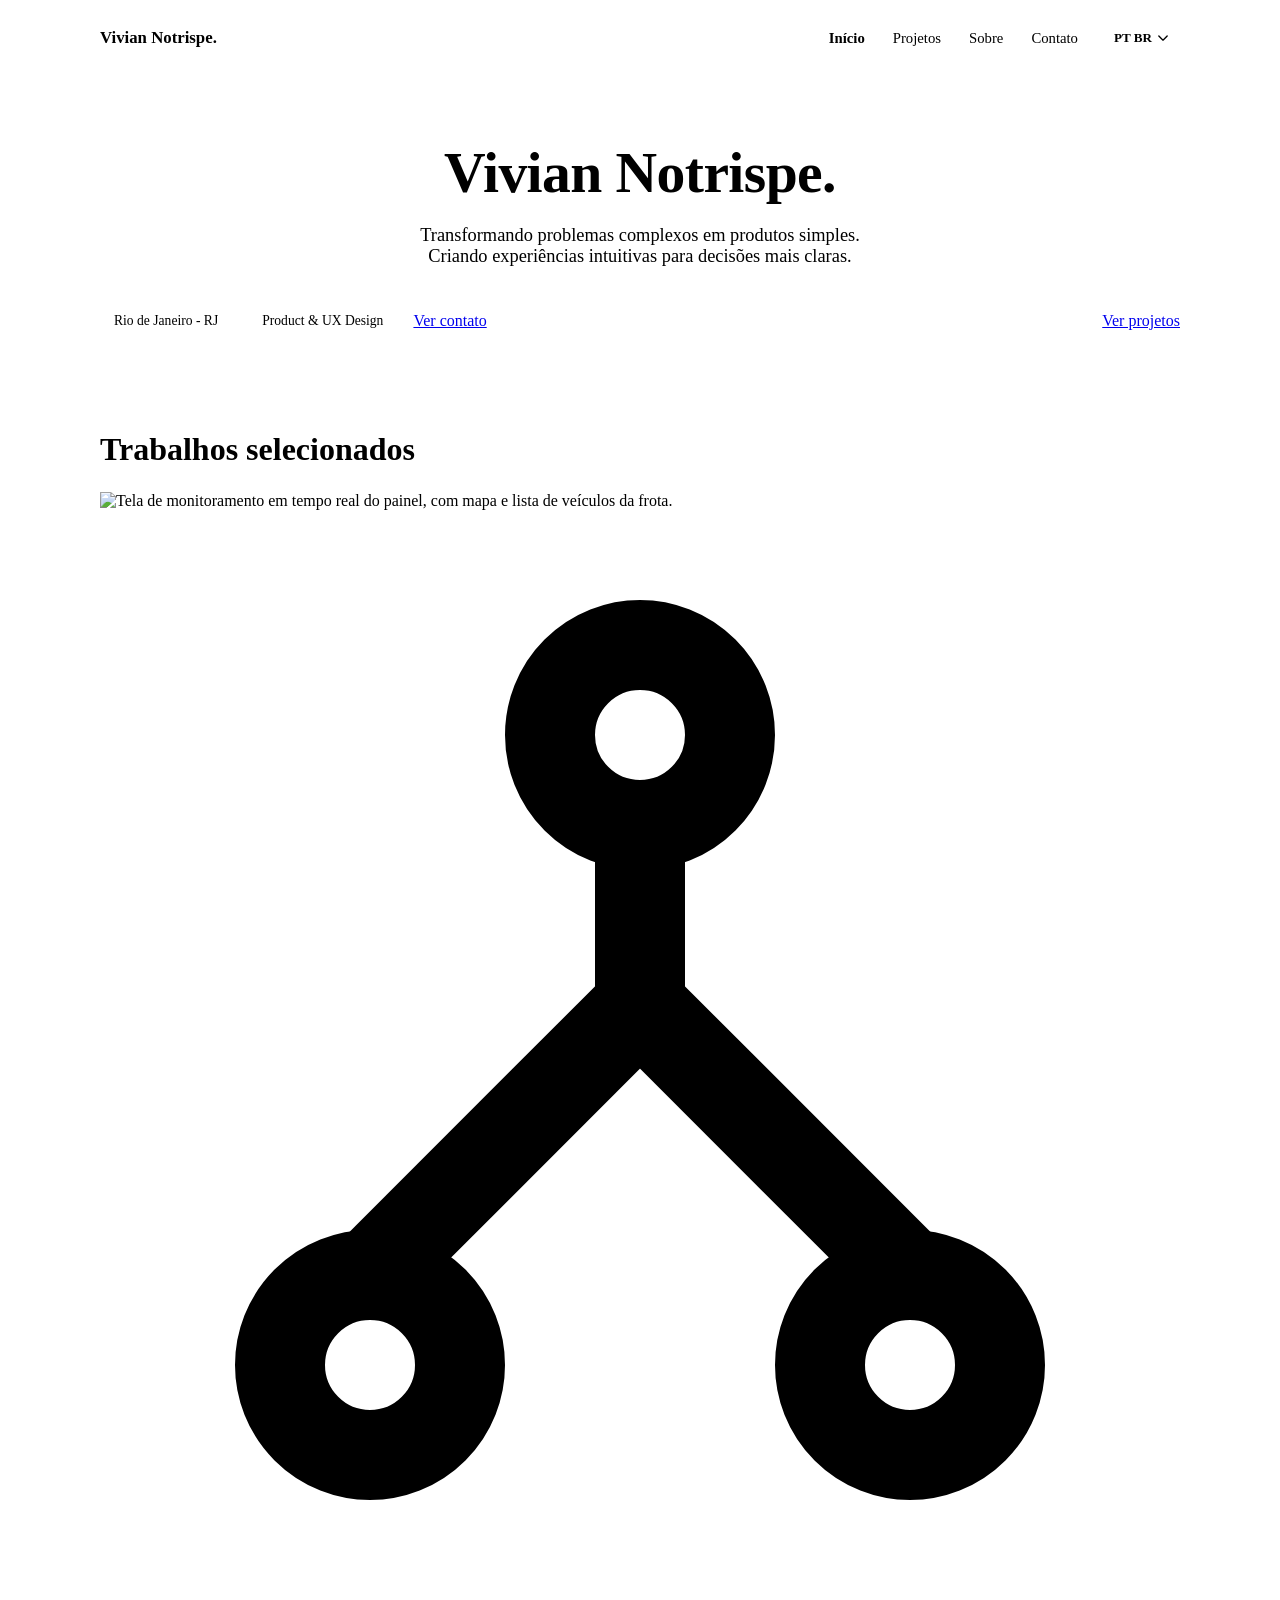
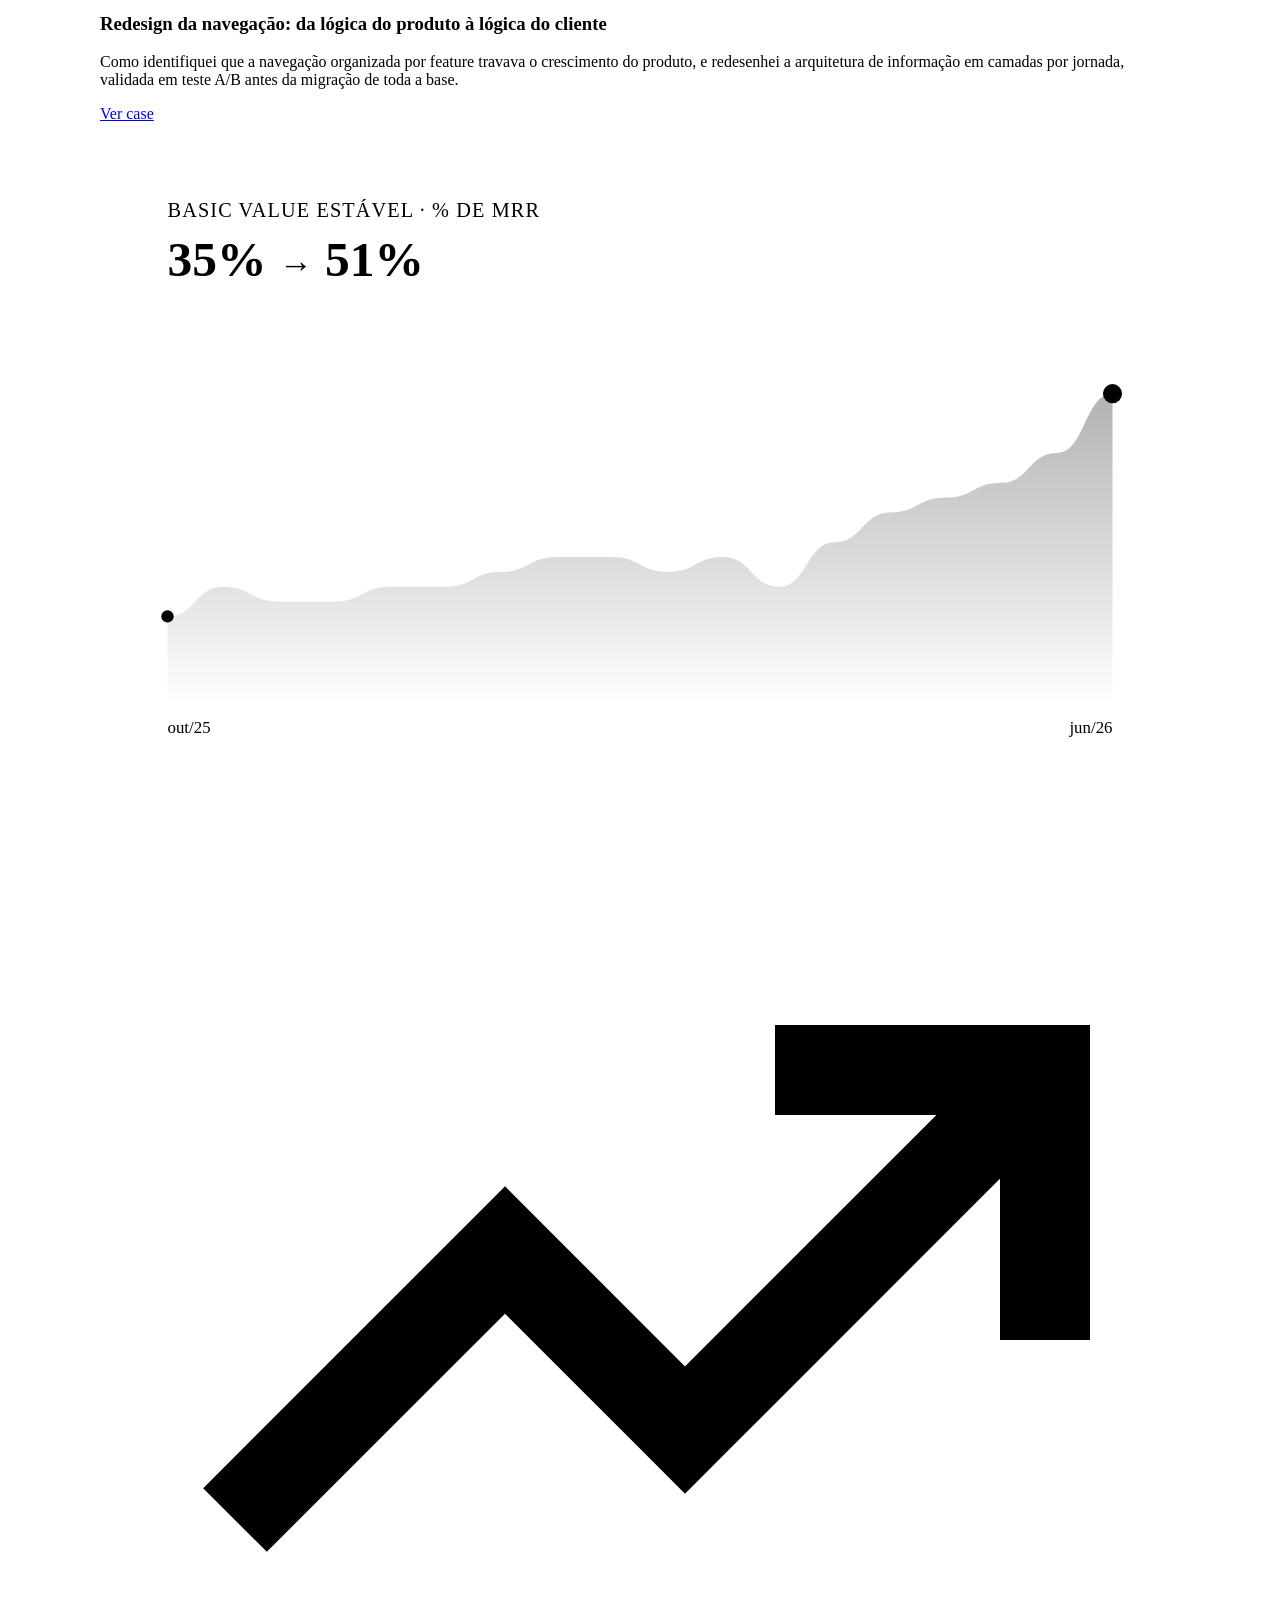
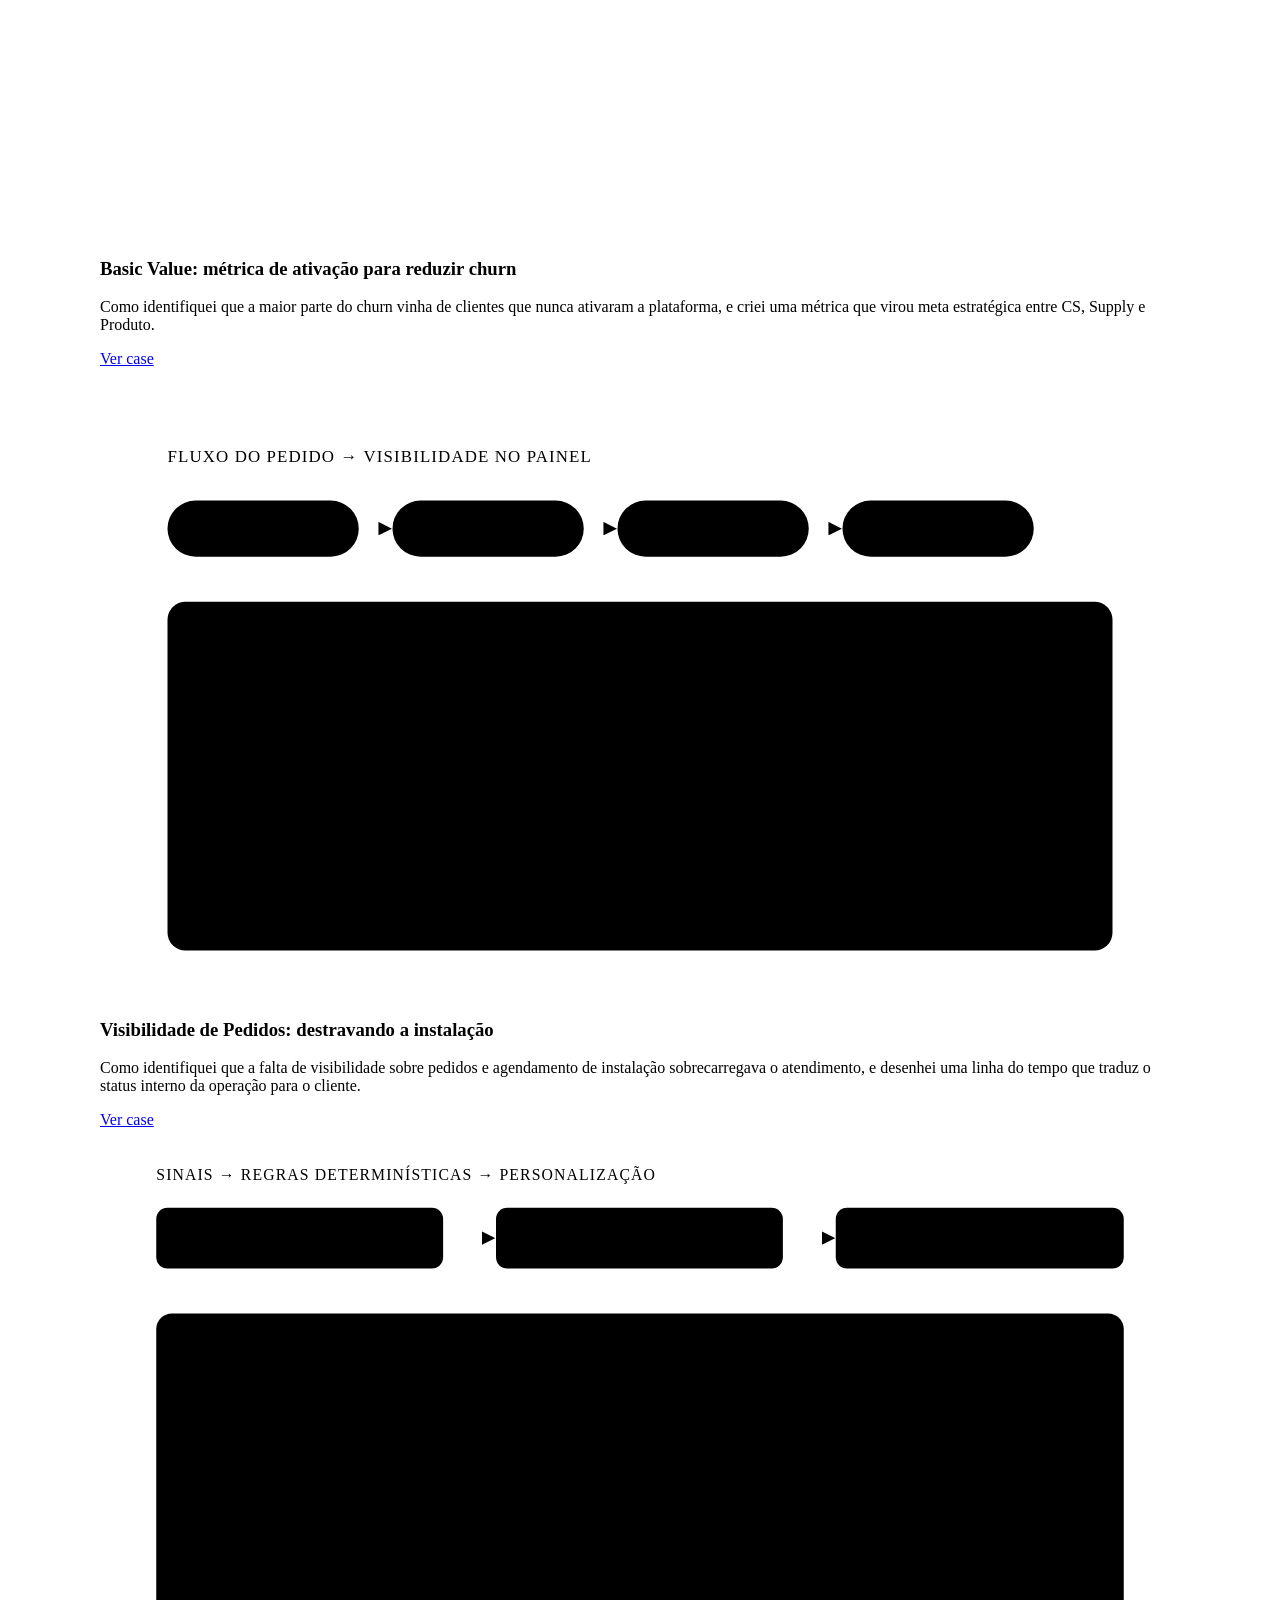
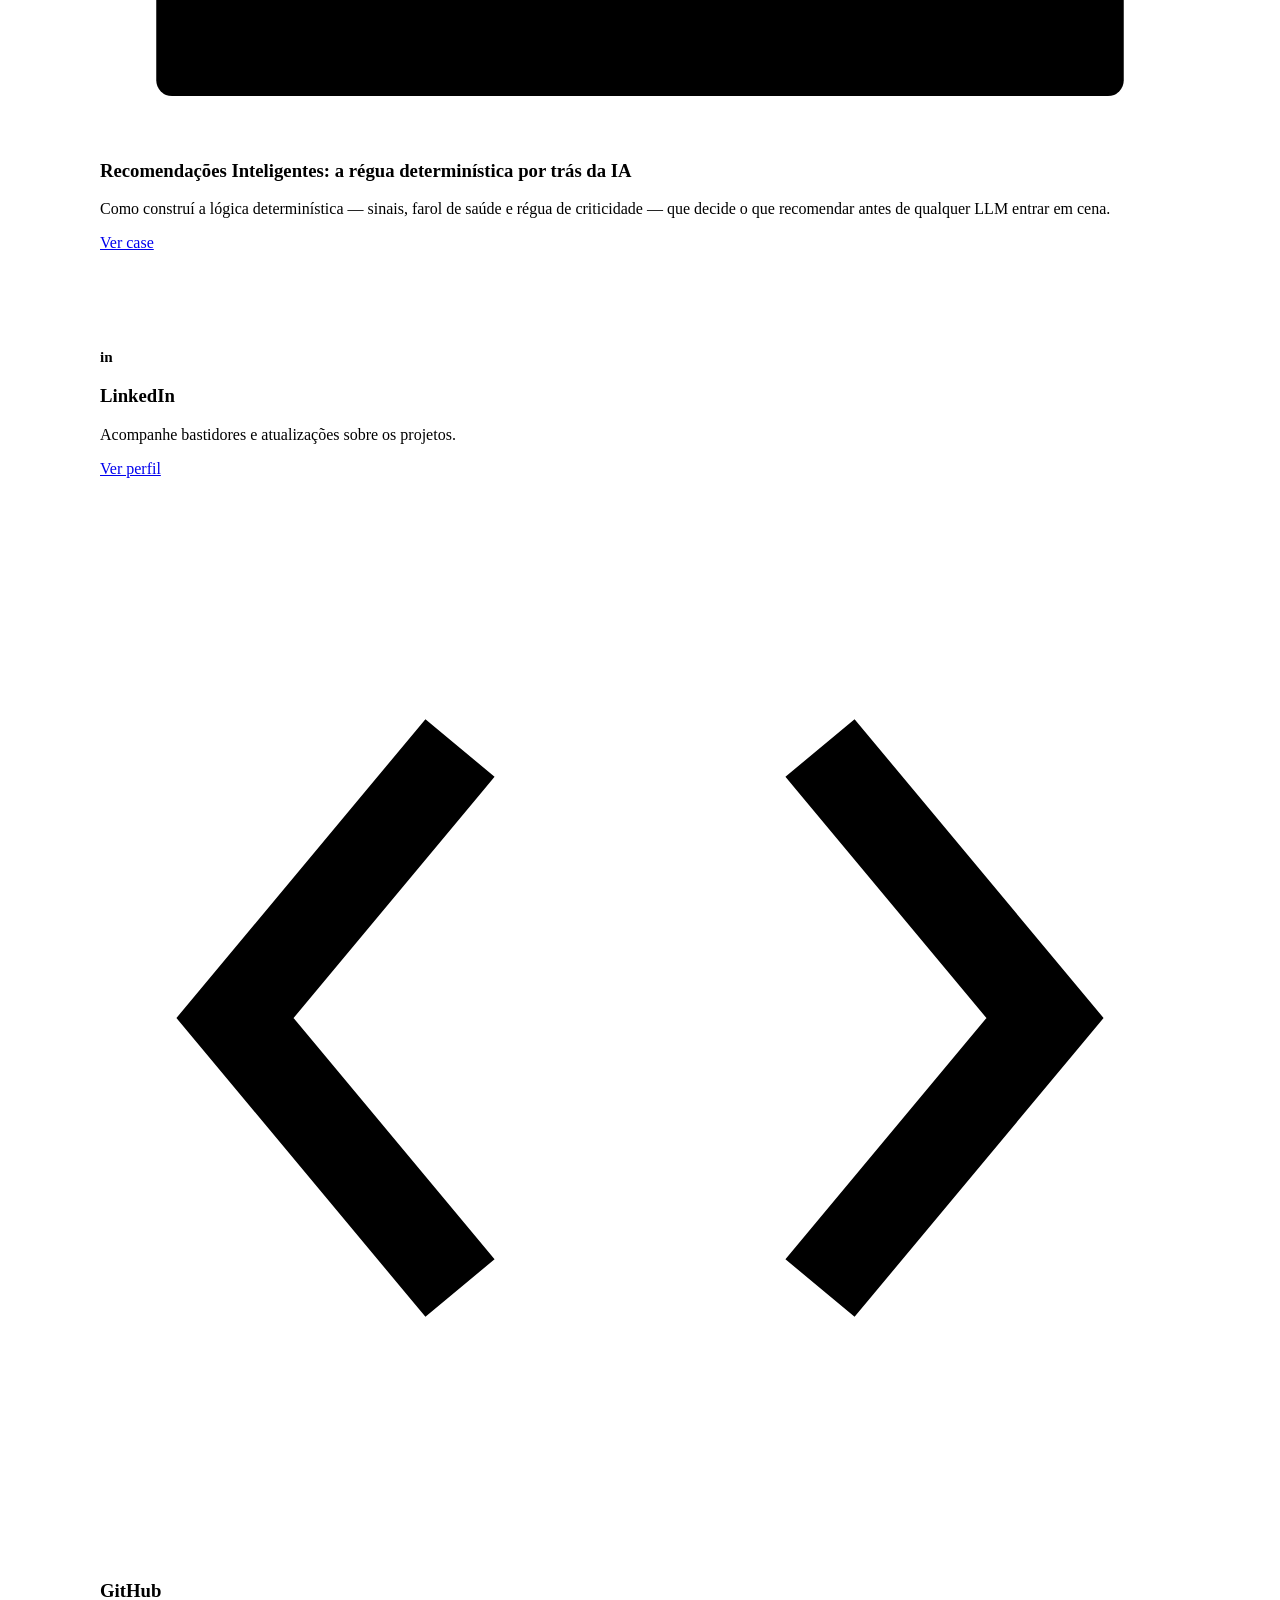
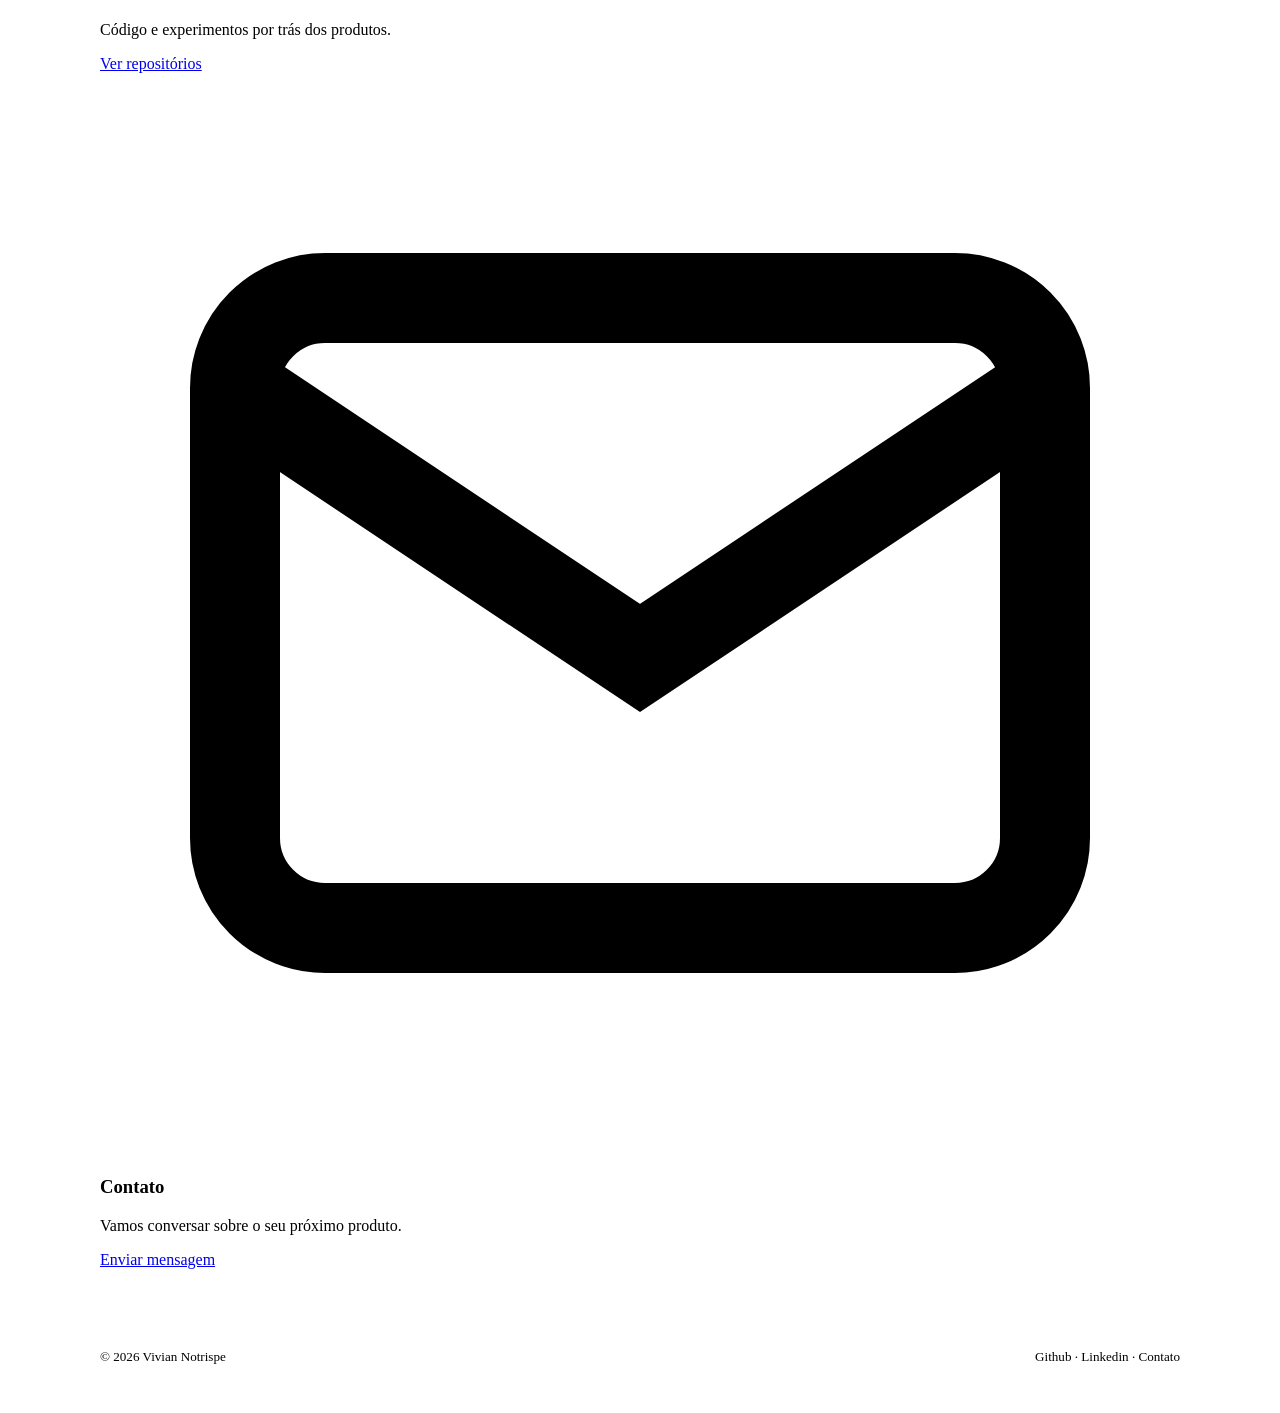
==== index.html @ 3e6a2d49 "Adiciona thumbnail de Open Graph para preview de link Adiciona a imagem og-thumb.png e as tags og:im" ====
<!doctype html>
<html lang="pt-BR">
<head>
  <meta charset="utf-8">
  <meta name="viewport" content="width=device-width, initial-scale=1">
  <title data-i18n="home.title">Vivian Notrispe — Design & Produto</title>
  <link rel="icon" type="image/png" href="assets/img/favicon.png">
  <meta name="description" content="Portfólio de design e produto de Vivian Notrispe." data-i18n-attr="content=home.metaDescription">
  <meta property="og:type" content="website">
  <meta property="og:url" content="https://portfolio-vivian-notrispe.vercel.app/">
  <meta property="og:title" content="Vivian Notrispe — Design & Produto">
  <meta property="og:description" content="Portfólio de design e produto de Vivian Notrispe.">
  <meta property="og:image" content="https://portfolio-vivian-notrispe.vercel.app/assets/img/og-thumb.png">
  <meta property="og:image:width" content="608">
  <meta property="og:image:height" content="476">
  <meta name="twitter:card" content="summary_large_image">
  <meta name="twitter:title" content="Vivian Notrispe — Design & Produto">
  <meta name="twitter:description" content="Portfólio de design e produto de Vivian Notrispe.">
  <meta name="twitter:image" content="https://portfolio-vivian-notrispe.vercel.app/assets/img/og-thumb.png">
  <link rel="preconnect" href="https://fonts.googleapis.com">
  <link href="https://fonts.googleapis.com/css2?family=Space+Grotesk:wght@500;600;700&family=Inter:wght@400;500;600&family=IBM+Plex+Mono:wght@400;500&display=swap" rel="stylesheet">
  <link rel="stylesheet" href="assets/css/design-system-tokens.css">
  <link rel="stylesheet" href="assets/css/design-system-components.css">
  <style>
    body { margin: 0; }

    .home-wrap { max-width: 1080px; margin: 0 auto; padding: 0 clamp(20px, 5vw, 56px); }

    .home-header {
      position: sticky;
      top: 0;
      z-index: 20;
      background: var(--ds-background);
    }
    .home-header .home-wrap {
      display: flex;
      align-items: center;
      justify-content: space-between;
      height: 76px;
    }
    .home-logo {
      font-family: var(--ds-font-display);
      font-weight: 700;
      font-size: 1.05rem;
      color: var(--ds-foreground);
      text-decoration: none;
    }
    .home-nav { display: flex; gap: 28px; list-style: none; margin: 0; padding: 0; }
    .home-nav a {
      font-family: var(--ds-font-body);
      font-size: 0.92rem;
      color: var(--ds-muted-foreground);
      text-decoration: none;
    }
    .home-nav a:hover { color: var(--ds-foreground); }
    .home-nav a[aria-current="page"] { color: var(--ds-primary); font-weight: 600; }

    .home-header nav { display: flex; align-items: center; gap: 24px; }

    .lang-switch { position: relative; }

    .lang-switch__trigger {
      display: flex;
      align-items: center;
      gap: 6px;
      font-family: var(--ds-font-body);
      font-size: 0.82rem;
      font-weight: 600;
      background: none;
      border: 1px solid var(--ds-border);
      border-radius: var(--ds-radius-full);
      padding: 5px 12px;
      color: var(--ds-muted-foreground);
      cursor: pointer;
      transition: border-color 0.15s ease, color 0.15s ease;
    }
    .lang-switch__trigger:hover,
    .lang-switch[data-open] .lang-switch__trigger { border-color: var(--ds-primary); color: var(--ds-primary); }

    .lang-switch__caret { flex-shrink: 0; }

    .lang-switch__menu {
      position: absolute;
      top: calc(100% + 6px);
      right: 0;
      min-width: 100%;
      background: var(--ds-card);
      border: 1px solid var(--ds-border);
      border-radius: var(--ds-radius);
      padding: 4px;
      margin: 0;
      list-style: none;
      box-shadow: 0 8px 24px rgba(0, 0, 0, 0.12);
      z-index: 30;
    }
    .lang-switch__menu[hidden] { display: none; }

    .lang-switch__option {
      display: block;
      width: 100%;
      text-align: left;
      font-family: var(--ds-font-body);
      font-size: 0.82rem;
      font-weight: 500;
      background: none;
      border: none;
      border-radius: var(--ds-radius-sm);
      padding: 7px 10px;
      color: var(--ds-muted-foreground);
      cursor: pointer;
      white-space: nowrap;
    }
    .lang-switch__option:hover { background: var(--ds-muted); color: var(--ds-foreground); }
    .lang-switch__option.is-active { color: var(--ds-primary); font-weight: 600; }

    .home-hero {
      padding: 64px 0 48px;
      text-align: center;
      border-bottom: 1px solid var(--ds-border);
    }
    .home-hero h1 {
      font-family: var(--ds-font-display);
      font-size: clamp(2.4rem, 6vw, 3.6rem);
      font-weight: 700;
      letter-spacing: -0.01em;
      margin: 0 0 20px;
    }
    .home-hero h1 .accent { color: var(--ds-primary); }
    .home-hero-sub {
      color: var(--ds-muted-foreground);
      font-size: clamp(1rem, 1.6vw, 1.15rem);
      max-width: 56ch;
      margin: 0 auto 40px;
    }
    .home-hero-row {
      display: flex;
      align-items: center;
      justify-content: space-between;
      flex-wrap: wrap;
      gap: 16px;
      text-align: left;
    }
    .home-hero-meta { display: flex; align-items: center; gap: 16px; flex-wrap: wrap; }
    .home-hero-meta .ds-tag {
      text-transform: none;
      letter-spacing: normal;
      font-family: var(--ds-font-body);
      font-size: 0.85rem;
      padding: 6px 14px;
    }

    .home-section { padding: 48px 0; }
    .home-section + .home-section { border-top: 1px solid var(--ds-border); }
    .home-section h2 {
      font-family: var(--ds-font-display);
      font-size: clamp(1.5rem, 3vw, 2rem);
      font-weight: 600;
      margin: 0 0 24px;
    }

    .home-featured { margin-bottom: 20px; }

    .home-footer {
      border-top: 1px solid var(--ds-border);
      padding: 32px 0 48px;
    }
    .home-footer .home-wrap {
      display: flex;
      flex-wrap: wrap;
      gap: 12px;
      justify-content: space-between;
      align-items: baseline;
      font-family: var(--ds-font-mono);
      font-size: 0.82rem;
      color: var(--ds-muted-foreground);
    }
    .home-footer a { color: inherit; text-decoration: none; }
    .home-footer a:hover { color: var(--ds-foreground); }

    .icon-badge-text {
      font-family: var(--ds-font-display);
      font-weight: 700;
      font-size: 0.95rem;
    }

    @media (max-width: 640px) {
      .home-hero-row { justify-content: center; text-align: center; }
    }
  </style>
</head>
<body class="ds-page">

  <header class="home-header">
    <div class="home-wrap">
      <a class="home-logo" href="index.html">Vivian Notrispe.</a>
      <nav>
        <ul class="home-nav">
          <li><a href="index.html" aria-current="page" data-i18n="nav.home">Início</a></li>
          <li><a href="projetos/index.html" data-i18n="nav.projects">Projetos</a></li>
          <li><a href="sobre.html" data-i18n="nav.about">Sobre</a></li>
          <li><a href="contato.html" data-i18n="nav.contact">Contato</a></li>
        </ul>
        <div class="lang-switch" data-lang-switch>
          <button type="button" class="lang-switch__trigger" data-lang-trigger aria-haspopup="listbox" aria-expanded="false">
            <span data-lang-current>PT BR</span>
            <svg class="lang-switch__caret" viewBox="0 0 12 8" width="10" height="7" aria-hidden="true"><path d="M1 1l5 5 5-5" fill="none" stroke="currentColor" stroke-width="1.6" stroke-linecap="round" stroke-linejoin="round"/></svg>
          </button>
          <ul class="lang-switch__menu" data-lang-menu role="listbox" hidden>
            <li><button type="button" class="lang-switch__option" data-lang-option="pt" role="option">PT BR</button></li>
            <li><button type="button" class="lang-switch__option" data-lang-option="en" role="option">EN US</button></li>
          </ul>
        </div>
      </nav>
    </div>
  </header>

  <main>
    <section class="home-hero">
      <div class="home-wrap">
        <h1>Vivian <span class="accent">Notrispe.</span></h1>
        <p class="home-hero-sub" data-i18n-html="home.heroSub">
          Transformando problemas complexos em produtos simples.<br>
          Criando experiências intuitivas para decisões mais claras.
        </p>
        <div class="home-hero-row">
          <div class="home-hero-meta">
            <span class="ds-tag" data-i18n="home.location">Rio de Janeiro - RJ</span>
            <span class="ds-tag" data-i18n="home.focus">Product &amp; UX Design</span>
            <a href="contato.html" class="ds-btn ds-btn--ghost ds-btn--sm" data-i18n="home.viewContact">Ver contato</a>
          </div>
          <a href="projetos/index.html" class="ds-btn ds-btn--accent" data-i18n="home.viewProjects">Ver projetos</a>
        </div>
      </div>
    </section>

    <section class="home-section">
      <div class="home-wrap">
        <h2 data-i18n="home.selectedWork">Trabalhos selecionados</h2>

        <div class="ds-card ds-card--media-split home-featured">
          <div class="ds-card__image" data-cover="projetos/arquitetura-navegacao.html"><img src="assets/img/ilustracao-placeholder-card.png" alt=""></div>
          <div class="ds-card__body">
            <div class="ds-card__icon ds-card__icon--accent">
              <svg class="ds-icon" viewBox="0 0 24 24" fill="none" stroke="currentColor" stroke-width="2" stroke-linecap="round" stroke-linejoin="round"><circle cx="12" cy="5" r="2"/><circle cx="6" cy="19" r="2"/><circle cx="18" cy="19" r="2"/><path d="M12 7v4M12 11L6 17M12 11l6 6"/></svg>
            </div>
            <h3 class="ds-card__title" data-i18n="home.cardArquiteturaTitle">Redesign da navegação: da lógica do produto à lógica do cliente</h3>
            <p class="ds-card__desc" data-i18n="home.cardArquiteturaDesc">Como identifiquei que a navegação organizada por feature travava o crescimento do produto, e redesenhei a arquitetura de informação em camadas por jornada, validada em teste A/B antes da migração de toda a base.</p>
            <div class="ds-card__footer">
              <a href="projetos/arquitetura-navegacao.html" class="ds-btn ds-btn--accent ds-btn--sm" data-i18n="common.viewCase">Ver case</a>
            </div>
          </div>
        </div>

        <div class="ds-card ds-card--media-split home-featured">
          <div class="ds-card__image" data-cover="projetos/basic-value.html"><img src="assets/img/ilustracao-placeholder-card.png" alt=""></div>
          <div class="ds-card__body">
            <div class="ds-card__icon ds-card__icon--accent">
              <svg class="ds-icon" viewBox="0 0 24 24" fill="none" stroke="currentColor" stroke-width="2"><path d="M3 17l6-6 4 4 8-8"/><path d="M15 7h6v6"/></svg>
            </div>
            <h3 class="ds-card__title" data-i18n="home.cardBasicValueTitle">Basic Value: métrica de ativação para reduzir churn</h3>
            <p class="ds-card__desc" data-i18n="home.cardBasicValueDesc">Como identifiquei que a maior parte do churn vinha de clientes que nunca ativaram a plataforma, e criei uma métrica que virou meta estratégica entre CS, Supply e Produto.</p>
            <div class="ds-card__footer">
              <a href="projetos/basic-value.html" class="ds-btn ds-btn--accent ds-btn--sm" data-i18n="common.viewCase">Ver case</a>
            </div>
          </div>
        </div>

        <div class="ds-card-grid">
          <div class="ds-card ds-card--media">
            <div class="ds-card__image" data-cover="projetos/visibilidade-pedidos.html"><img src="assets/img/ilustracao-placeholder-card.png" alt=""></div>
            <div class="ds-card__body">
              <h3 class="ds-card__title" data-i18n="home.cardPedidosTitle">Visibilidade de Pedidos: destravando a instalação</h3>
              <p class="ds-card__desc" data-i18n="home.cardPedidosDesc">Como identifiquei que a falta de visibilidade sobre pedidos e agendamento de instalação sobrecarregava o atendimento, e desenhei uma linha do tempo que traduz o status interno da operação para o cliente.</p>
              <div class="ds-card__footer">
                <a href="projetos/visibilidade-pedidos.html" class="ds-btn ds-btn--accent ds-btn--sm" data-i18n="common.viewCase">Ver case</a>
              </div>
            </div>
          </div>
          <div class="ds-card ds-card--media">
            <div class="ds-card__image" data-cover="projetos/recomendacoes-inteligentes.html"><img src="assets/img/ilustracao-placeholder-card.png" alt=""></div>
            <div class="ds-card__body">
              <h3 class="ds-card__title" data-i18n="home.cardRecomendacoesTitle">Recomendações Inteligentes: a régua determinística por trás da IA</h3>
              <p class="ds-card__desc" data-i18n="home.cardRecomendacoesDesc">Como construí a lógica determinística — sinais, farol de saúde e régua de criticidade — que decide o que recomendar antes de qualquer LLM entrar em cena.</p>
              <div class="ds-card__footer">
                <a href="projetos/recomendacoes-inteligentes.html" class="ds-btn ds-btn--accent ds-btn--sm" data-i18n="common.viewCase">Ver case</a>
              </div>
            </div>
          </div>
        </div>
      </div>
    </section>

    <section class="home-section">
      <div class="home-wrap">
        <div class="ds-card-grid">
          <div class="ds-card ds-card--feature">
            <div class="ds-card__icon">
              <span class="icon-badge-text">in</span>
            </div>
            <h3 class="ds-card__title" data-i18n="home.linkedinTitle">LinkedIn</h3>
            <p class="ds-card__desc" data-i18n="home.linkedinDesc">Acompanhe bastidores e atualizações sobre os projetos.</p>
            <div class="ds-card__footer">
              <a href="https://www.linkedin.com/in/viviannotrispe/" target="_blank" rel="noopener" class="ds-btn ds-btn--rose ds-btn--sm" data-i18n="home.linkedinCta">Ver perfil</a>
            </div>
          </div>
          <div class="ds-card ds-card--feature-accent">
            <div class="ds-card__icon ds-card__icon--accent">
              <svg class="ds-icon" viewBox="0 0 24 24" fill="none" stroke="currentColor" stroke-width="2"><path d="M8 6l-5 6 5 6M16 6l5 6-5 6"/></svg>
            </div>
            <h3 class="ds-card__title" data-i18n="home.githubTitle">GitHub</h3>
            <p class="ds-card__desc" data-i18n="home.githubDesc">Código e experimentos por trás dos produtos.</p>
            <div class="ds-card__footer">
              <a href="https://github.com/viviannotrispe-lgtm" target="_blank" rel="noopener" class="ds-btn ds-btn--secondary ds-btn--sm" data-i18n="home.githubCta">Ver repositórios</a>
            </div>
          </div>
          <div class="ds-card">
            <div class="ds-card__icon ds-card__icon--accent">
              <svg class="ds-icon" viewBox="0 0 24 24" fill="none" stroke="currentColor" stroke-width="2"><rect x="3" y="5" width="18" height="14" rx="2"/><path d="M3 7l9 6 9-6"/></svg>
            </div>
            <h3 class="ds-card__title" data-i18n="home.contactCardTitle">Contato</h3>
            <p class="ds-card__desc" data-i18n="home.contactCardDesc">Vamos conversar sobre o seu próximo produto.</p>
            <div class="ds-card__footer">
              <a href="contato.html" class="ds-btn ds-btn--accent ds-btn--sm" data-i18n="home.contactCardCta">Enviar mensagem</a>
            </div>
          </div>
        </div>
      </div>
    </section>
  </main>

  <footer class="home-footer">
    <div class="home-wrap">
      <span data-i18n="common.copyright">© 2026 Vivian Notrispe</span>
      <span>
        <a href="https://github.com/viviannotrispe-lgtm" target="_blank" rel="noopener">Github</a> ·
        <a href="https://www.linkedin.com/in/viviannotrispe/" target="_blank" rel="noopener">Linkedin</a> ·
        <a href="contato.html" data-i18n="nav.contact">Contato</a>
      </span>
    </div>
  </footer>

  <script src="assets/js/i18n.js"></script>
  <script>
    // Busca a ilustração de capa (.case-cover) direto da página de cada
    // projeto, em vez de duplicar a imagem como asset separado — assim a
    // home reflete automaticamente qualquer atualização feita no case.
    document.querySelectorAll('[data-cover]').forEach(async (el) => {
      try {
        const res = await fetch(el.dataset.cover);
        if (!res.ok) throw new Error(`HTTP ${res.status}`);
        const html = await res.text();
        const doc = new DOMParser().parseFromString(html, 'text/html');
        const cover = doc.querySelector('.case-cover');
        if (cover) el.innerHTML = cover.innerHTML;
      } catch (err) {
        console.error(`Não foi possível carregar a capa de ${el.dataset.cover}:`, err);
      }
    });
  </script>
  <script defer src="/_vercel/insights/script.js"></script>
</body>
</html>
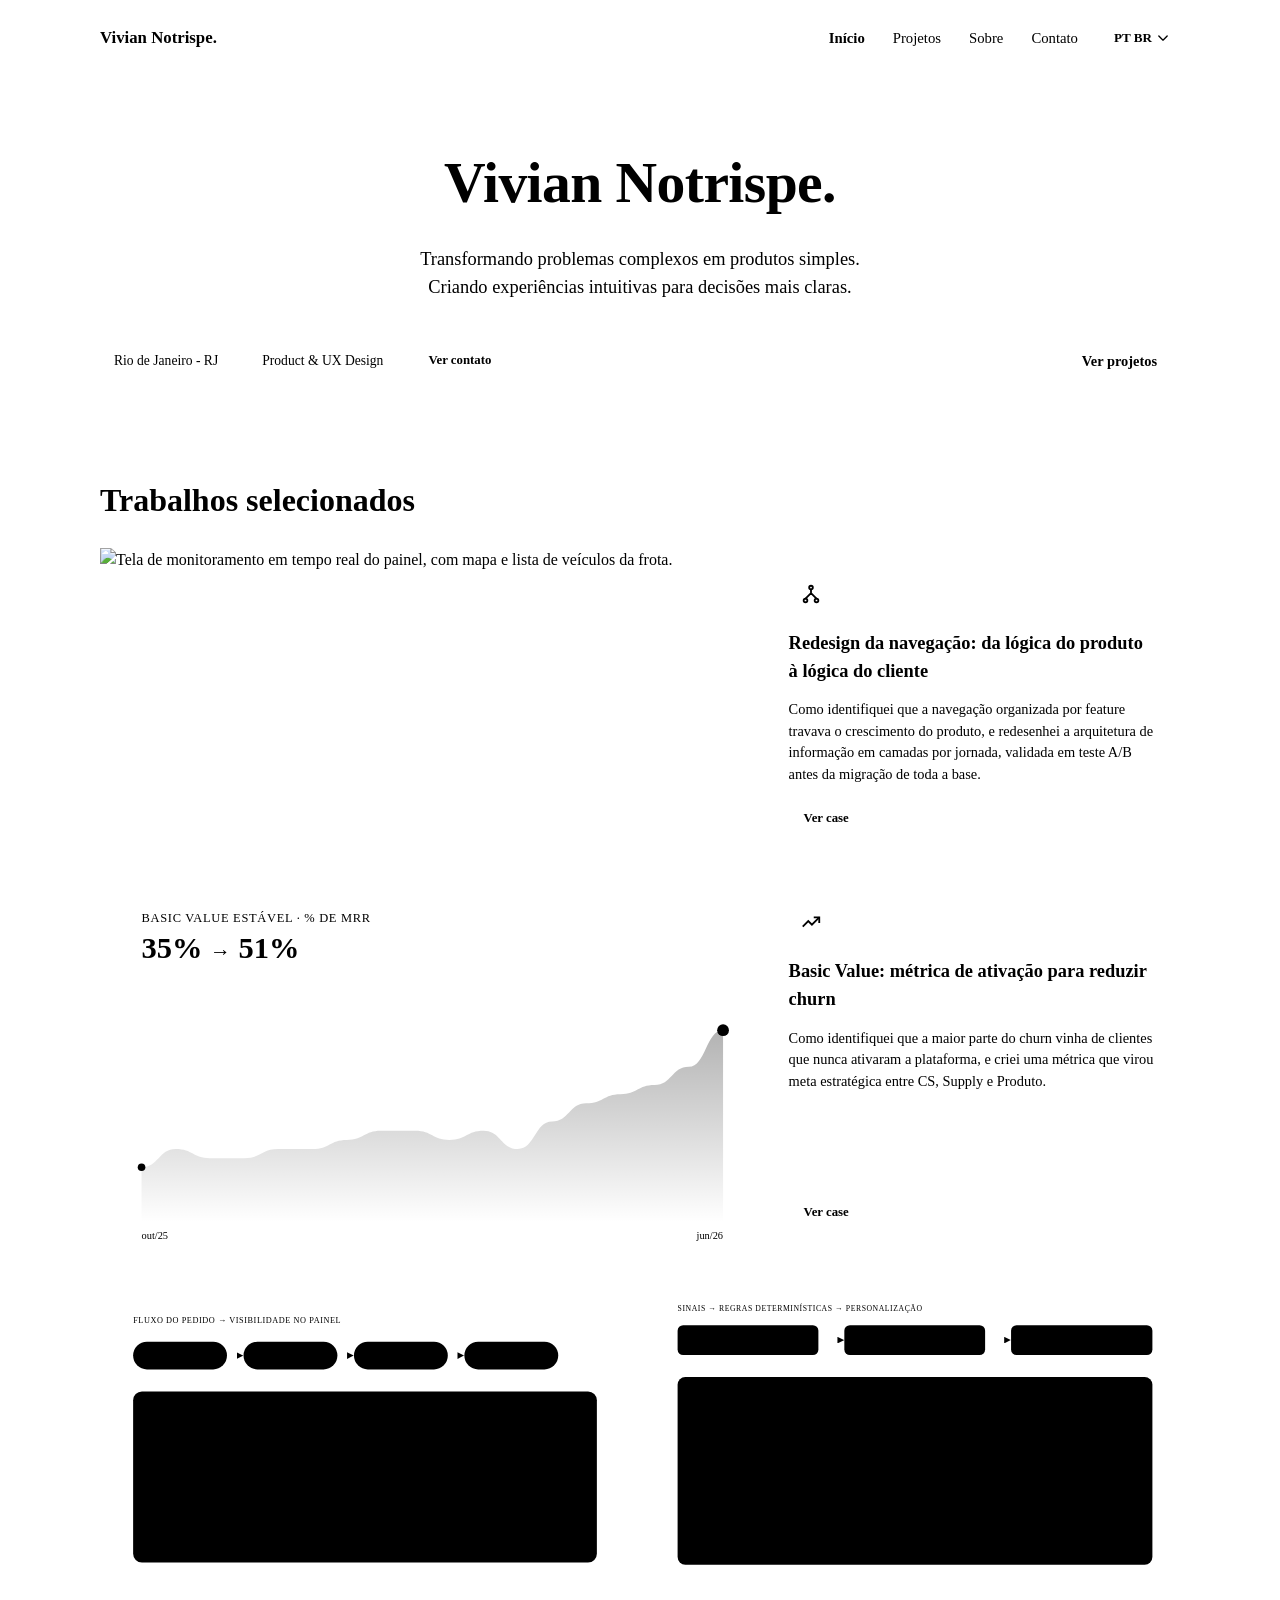
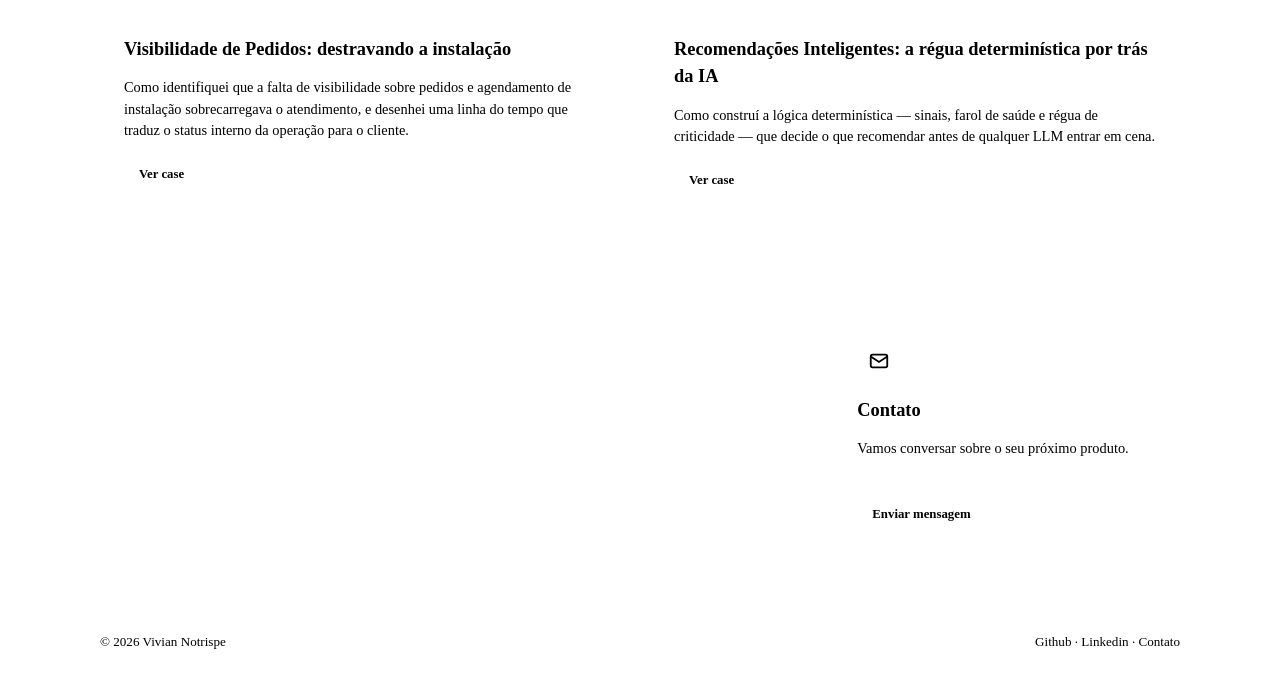
==== commit 65f5cdcb: "Adiciona download de currículo em Sobre, corrige coluna dupla e padding dos ícones da home - Sobre: " ====
--- a/index.html
+++ b/index.html
@@ -7,16 +7,16 @@
   <link rel="icon" type="image/png" href="assets/img/favicon.png">
   <meta name="description" content="Portfólio de design e produto de Vivian Notrispe." data-i18n-attr="content=home.metaDescription">
   <meta property="og:type" content="website">
-  <meta property="og:url" content="https://portfolio-vivian-notrispe.vercel.app/">
+  <meta property="og:url" content="https://portifolio-vivian-notrispe.vercel.app/">
   <meta property="og:title" content="Vivian Notrispe — Design & Produto">
   <meta property="og:description" content="Portfólio de design e produto de Vivian Notrispe.">
-  <meta property="og:image" content="https://portfolio-vivian-notrispe.vercel.app/assets/img/og-thumb.png">
-  <meta property="og:image:width" content="608">
-  <meta property="og:image:height" content="476">
+  <meta property="og:image" content="https://portifolio-vivian-notrispe.vercel.app/assets/img/og-thumb-v5.png">
+  <meta property="og:image:width" content="757">
+  <meta property="og:image:height" content="397">
   <meta name="twitter:card" content="summary_large_image">
   <meta name="twitter:title" content="Vivian Notrispe — Design & Produto">
   <meta name="twitter:description" content="Portfólio de design e produto de Vivian Notrispe.">
-  <meta name="twitter:image" content="https://portfolio-vivian-notrispe.vercel.app/assets/img/og-thumb.png">
+  <meta name="twitter:image" content="https://portifolio-vivian-notrispe.vercel.app/assets/img/og-thumb-v5.png">
   <link rel="preconnect" href="https://fonts.googleapis.com">
   <link href="https://fonts.googleapis.com/css2?family=Space+Grotesk:wght@500;600;700&family=Inter:wght@400;500;600&family=IBM+Plex+Mono:wght@400;500&display=swap" rel="stylesheet">
   <link rel="stylesheet" href="assets/css/design-system-tokens.css">
@@ -180,7 +180,8 @@
     .icon-badge-text {
       font-family: var(--ds-font-display);
       font-weight: 700;
-      font-size: 0.95rem;
+      font-size: 1.3rem;
+      line-height: 1;
     }
 
     @media (max-width: 640px) {
--- a/assets/css/design-system-components.css
+++ b/assets/css/design-system-components.css
@@ -0,0 +1,429 @@
+/* ============================================
+   DESIGN SYSTEM — COMPONENTES (v2, exploração)
+   Depende de design-system-tokens.css
+   ============================================ */
+
+.ds-page {
+  background: var(--ds-background);
+  color: var(--ds-foreground);
+  font-family: var(--ds-font-body);
+  line-height: 1.5;
+}
+
+.ds-wrap {
+  max-width: 1080px;
+  margin: 0 auto;
+  padding: 0 clamp(20px, 5vw, 56px);
+}
+
+.ds-section {
+  padding: 56px 0;
+  border-bottom: 1px solid var(--ds-border);
+}
+
+.ds-section h2 {
+  font-family: var(--ds-font-display);
+  font-size: 1.6rem;
+  font-weight: 600;
+  margin: 0 0 8px;
+}
+
+.ds-section .ds-section-sub {
+  color: var(--ds-muted-foreground);
+  font-size: 0.95rem;
+  margin: 0 0 32px;
+  max-width: 60ch;
+}
+
+.ds-row {
+  display: flex;
+  flex-wrap: wrap;
+  gap: 12px;
+  align-items: center;
+}
+
+/* ============================================
+   CORES — swatches
+   ============================================ */
+.ds-swatch-grid {
+  display: grid;
+  grid-template-columns: repeat(auto-fill, minmax(120px, 1fr));
+  gap: 12px;
+}
+
+.ds-swatch {
+  border-radius: var(--ds-radius-sm);
+  overflow: hidden;
+  border: 1px solid var(--ds-border);
+}
+
+.ds-swatch-color {
+  height: 64px;
+}
+
+.ds-swatch-label {
+  font-family: var(--ds-font-mono);
+  font-size: 0.72rem;
+  padding: 8px 10px;
+  background: var(--ds-card);
+  display: flex;
+  justify-content: space-between;
+  gap: 6px;
+}
+
+.ds-swatch-label span:last-child { color: var(--ds-muted-foreground); }
+
+/* ============================================
+   BOTÕES
+   ============================================ */
+.ds-btn {
+  display: inline-flex;
+  align-items: center;
+  justify-content: center;
+  gap: 8px;
+  font-family: var(--ds-font-body);
+  font-weight: 600;
+  font-size: 0.9rem;
+  line-height: 1;
+  border: 1px solid transparent;
+  border-radius: var(--ds-radius-full);
+  padding: 11px 22px;
+  cursor: pointer;
+  transition: background 0.15s ease, border-color 0.15s ease, color 0.15s ease, transform 0.1s ease;
+  text-decoration: none;
+}
+
+.ds-btn:active { transform: translateY(1px); }
+
+.ds-btn:focus-visible {
+  outline: 2px solid var(--ds-ring);
+  outline-offset: 2px;
+}
+
+.ds-btn--sm { padding: 7px 14px; font-size: 0.8rem; }
+.ds-btn--lg { padding: 14px 28px; font-size: 1rem; }
+
+.ds-btn--primary {
+  background: var(--ds-primary);
+  color: var(--ds-primary-foreground);
+}
+.ds-btn--primary:hover { background: var(--ds-primary-hover); }
+
+.ds-btn--secondary {
+  background: var(--ds-btn-secondary-bg);
+  color: var(--ds-btn-secondary-fg);
+  border-color: var(--ds-btn-secondary-border);
+}
+.ds-btn--secondary:hover { background: var(--ds-btn-secondary-bg-hover); }
+
+.ds-btn--rose {
+  background: var(--ds-btn-rose-bg);
+  color: var(--ds-btn-rose-fg);
+  border-color: var(--ds-btn-rose-border);
+}
+.ds-btn--rose:hover { background: var(--ds-btn-rose-bg-hover); }
+
+.ds-btn--accent {
+  background: var(--ds-accent);
+  color: var(--ds-accent-foreground);
+}
+.ds-btn--accent:hover { background: var(--ds-accent-700); }
+
+.ds-btn--outline {
+  background: transparent;
+  border-color: var(--ds-border);
+  color: var(--ds-foreground);
+}
+.ds-btn--outline:hover { background: var(--ds-muted); border-color: var(--ds-gray-300); }
+
+.ds-btn--ghost {
+  background: transparent;
+  color: var(--ds-accent-600);
+}
+.ds-btn--ghost:hover { background: var(--ds-accent-50); }
+
+.ds-btn:disabled,
+.ds-btn[aria-disabled="true"] {
+  background: var(--ds-gray-200);
+  color: var(--ds-gray-400);
+  border-color: var(--ds-gray-200);
+  cursor: not-allowed;
+  pointer-events: none;
+}
+
+/* ============================================
+   TAG / BADGE
+   ============================================ */
+.ds-tag {
+  display: inline-flex;
+  align-items: center;
+  font-family: var(--ds-font-mono);
+  font-size: 0.7rem;
+  text-transform: uppercase;
+  letter-spacing: 0.02em;
+  background: var(--ds-secondary);
+  color: var(--ds-secondary-foreground);
+  border-radius: var(--ds-radius-full);
+  padding: 4px 10px;
+}
+
+/* Mantida por compatibilidade de markup — mesmo estilo neutro do .ds-tag,
+   pra não pesar o DS com mais uma cor. */
+.ds-tag--accent {
+  background: var(--ds-secondary);
+  color: var(--ds-secondary-foreground);
+}
+
+/* ============================================
+   CARDS (uso na home)
+   ============================================ */
+.ds-card-grid {
+  display: grid;
+  grid-template-columns: repeat(auto-fit, minmax(240px, 1fr));
+  gap: 20px;
+}
+
+.ds-card {
+  background: var(--ds-card);
+  color: var(--ds-card-foreground);
+  border: 1px solid var(--ds-border);
+  border-radius: var(--ds-radius);
+  box-shadow: var(--ds-shadow-sm);
+  padding: 24px;
+  display: flex;
+  flex-direction: column;
+  gap: 14px;
+  transition: box-shadow 0.2s ease, transform 0.2s ease;
+}
+
+.ds-card:hover {
+  box-shadow: var(--ds-shadow);
+  transform: translateY(-2px);
+}
+
+.ds-card__icon {
+  width: 44px;
+  height: 44px;
+  border-radius: var(--ds-radius-sm);
+  background: var(--ds-brand-100);
+  color: var(--ds-brand-600);
+  display: flex;
+  align-items: center;
+  justify-content: center;
+  flex-shrink: 0;
+}
+
+.ds-card__icon--accent { background: var(--ds-accent-100); color: var(--ds-accent-700); }
+
+.ds-card__icon svg { width: 22px; height: 22px; flex-shrink: 0; }
+
+.ds-card__title {
+  font-family: var(--ds-font-display);
+  font-size: 1.15rem;
+  font-weight: 600;
+  margin: 0;
+}
+
+.ds-card__desc {
+  color: var(--ds-muted-foreground);
+  font-size: 0.9rem;
+  margin: 0;
+  flex: 1;
+}
+
+.ds-card__footer {
+  display: flex;
+  align-items: center;
+  justify-content: space-between;
+  margin-top: 4px;
+}
+
+/* Cards de destaque em fundo sólido — hero/CTA na home.
+   --feature = maroon, --feature-accent = ciano escuro. Texto e ícone
+   claros; .ds-card__icon já funciona sem alteração (fundo claro
+   próprio, contrasta em qualquer um dos dois fundos escuros). */
+.ds-card--feature,
+.ds-card--feature-accent {
+  color: #fff;
+  border: none;
+}
+
+.ds-card--feature { background: var(--ds-brand-900); }
+.ds-card--feature-accent { background: var(--ds-accent-700); }
+
+.ds-card--feature .ds-card__desc,
+.ds-card--feature-accent .ds-card__desc {
+  color: rgba(255,255,255,0.78);
+}
+
+/* ============================================
+   CARD COM IMAGEM
+   ============================================ */
+.ds-card__image {
+  width: 100%;
+  aspect-ratio: 16 / 10;
+  background: var(--ds-gray-100);
+  color: var(--ds-muted-foreground);
+  display: flex;
+  align-items: center;
+  justify-content: center;
+  overflow: hidden;
+  flex-shrink: 0;
+}
+
+.ds-card__image img {
+  width: 100%;
+  height: 100%;
+  object-fit: cover;
+  display: block;
+}
+
+.ds-card__image svg {
+  width: 100%;
+  height: 100%;
+  display: block;
+}
+
+.ds-card__image-placeholder {
+  font-family: var(--ds-font-mono);
+  font-size: 0.72rem;
+  text-transform: uppercase;
+  letter-spacing: 0.04em;
+}
+
+/* Layout vertical: imagem em cima, conteúdo embaixo */
+.ds-card--media {
+  padding: 0;
+  overflow: hidden;
+}
+
+.ds-card--media .ds-card__body {
+  padding: 20px 24px 24px;
+  display: flex;
+  flex-direction: column;
+  gap: 14px;
+}
+
+/* Layout horizontal: imagem à esquerda, conteúdo à direita —
+   pensado pra cards mais largos (destaques de página inicial). */
+.ds-card--media-split {
+  padding: 0;
+  overflow: hidden;
+  display: grid;
+  grid-template-columns: minmax(0, 1.6fr) minmax(220px, 1fr);
+  gap: 0;
+}
+
+.ds-card--media-split .ds-card__image {
+  aspect-ratio: auto;
+  height: 100%;
+}
+
+.ds-card--media-split .ds-card__body {
+  padding: 24px;
+  display: flex;
+  flex-direction: column;
+  gap: 14px;
+}
+
+@media (max-width: 640px) {
+  .ds-card--media-split {
+    grid-template-columns: 1fr;
+  }
+  .ds-card--media-split .ds-card__image {
+    aspect-ratio: 16 / 10;
+    height: auto;
+  }
+}
+
+/* Par de botões lado a lado (cards com imagem) — cada botão ocupa
+   espaço igual; quebra pra baixo em colunas estreitas (ex.: dentro
+   do .ds-card--media-split). */
+.ds-card__actions {
+  display: flex;
+  flex-wrap: wrap;
+  gap: 10px;
+  margin-top: 4px;
+}
+
+.ds-card__actions .ds-btn {
+  flex: 1 1 140px;
+}
+
+/* ============================================
+   LISTA DE PROJETOS
+   ============================================ */
+.ds-list {
+  border-top: 1px solid var(--ds-border);
+}
+
+.ds-list-item {
+  display: grid;
+  grid-template-columns: 48px 1fr auto 20px;
+  align-items: center;
+  gap: 20px;
+  padding: 22px 12px;
+  border-bottom: 1px solid var(--ds-border);
+  border-radius: var(--ds-radius-sm);
+  text-decoration: none;
+  color: inherit;
+  transition: background 0.15s ease, padding-left 0.15s ease;
+}
+
+.ds-list-item:hover {
+  background: var(--ds-muted);
+  padding-left: 18px;
+}
+
+.ds-list-item__swatch {
+  width: 44px;
+  height: 44px;
+  border-radius: var(--ds-radius-sm);
+  flex-shrink: 0;
+}
+
+.ds-list-item__body { min-width: 0; }
+
+.ds-list-item__title {
+  font-family: var(--ds-font-display);
+  font-weight: 600;
+  font-size: 1.02rem;
+  margin: 0 0 6px;
+  white-space: nowrap;
+  overflow: hidden;
+  text-overflow: ellipsis;
+}
+
+.ds-list-item__tags {
+  display: flex;
+  gap: 6px;
+  flex-wrap: wrap;
+}
+
+.ds-list-item__year {
+  font-family: var(--ds-font-mono);
+  font-size: 0.82rem;
+  color: var(--ds-muted-foreground);
+  white-space: nowrap;
+}
+
+.ds-list-item__arrow {
+  color: var(--ds-brand-500);
+  transition: transform 0.15s ease;
+}
+
+.ds-list-item:hover .ds-list-item__arrow { transform: translateX(4px); }
+
+@media (max-width: 640px) {
+  .ds-list-item {
+    grid-template-columns: 40px 1fr;
+    grid-template-areas:
+      "swatch title"
+      ".      year";
+    row-gap: 6px;
+  }
+  .ds-list-item__swatch { grid-area: swatch; }
+  .ds-list-item__body { grid-area: title; }
+  .ds-list-item__year { grid-area: year; }
+  .ds-list-item__arrow { display: none; }
+}
